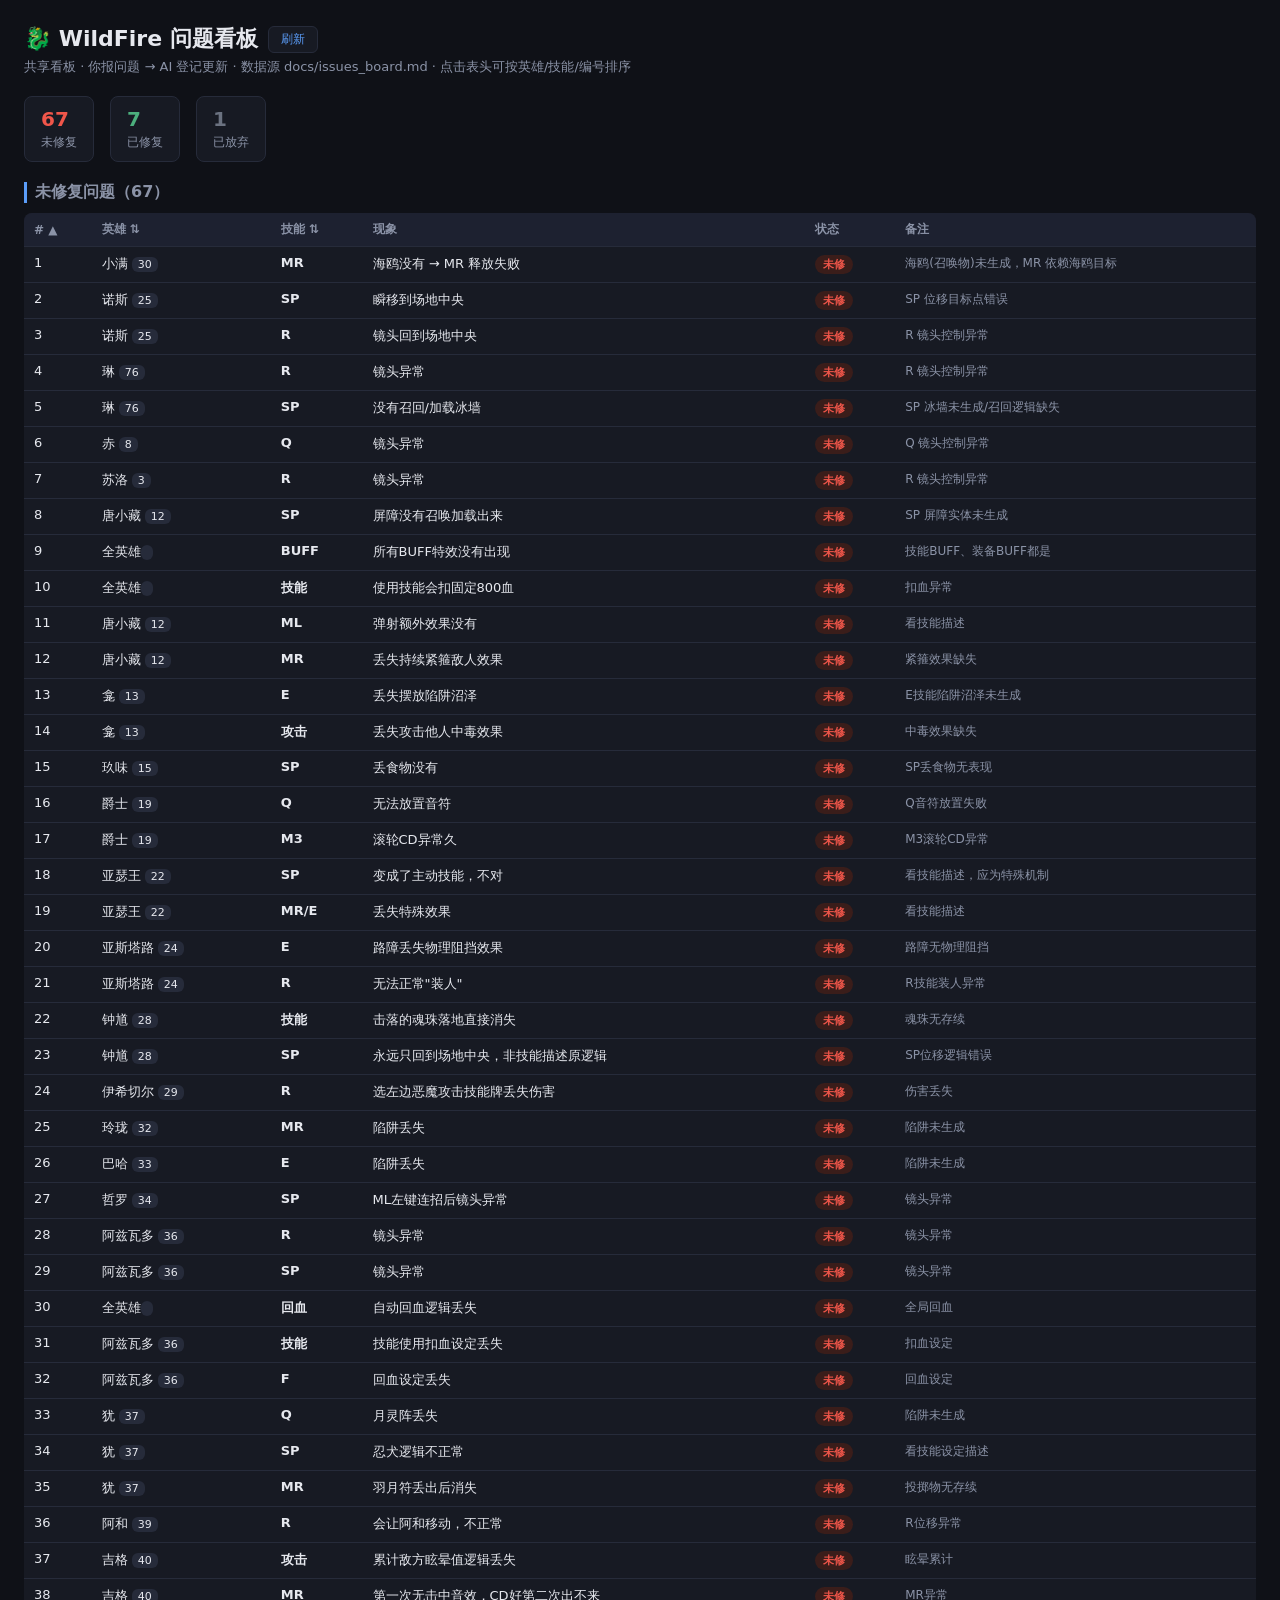
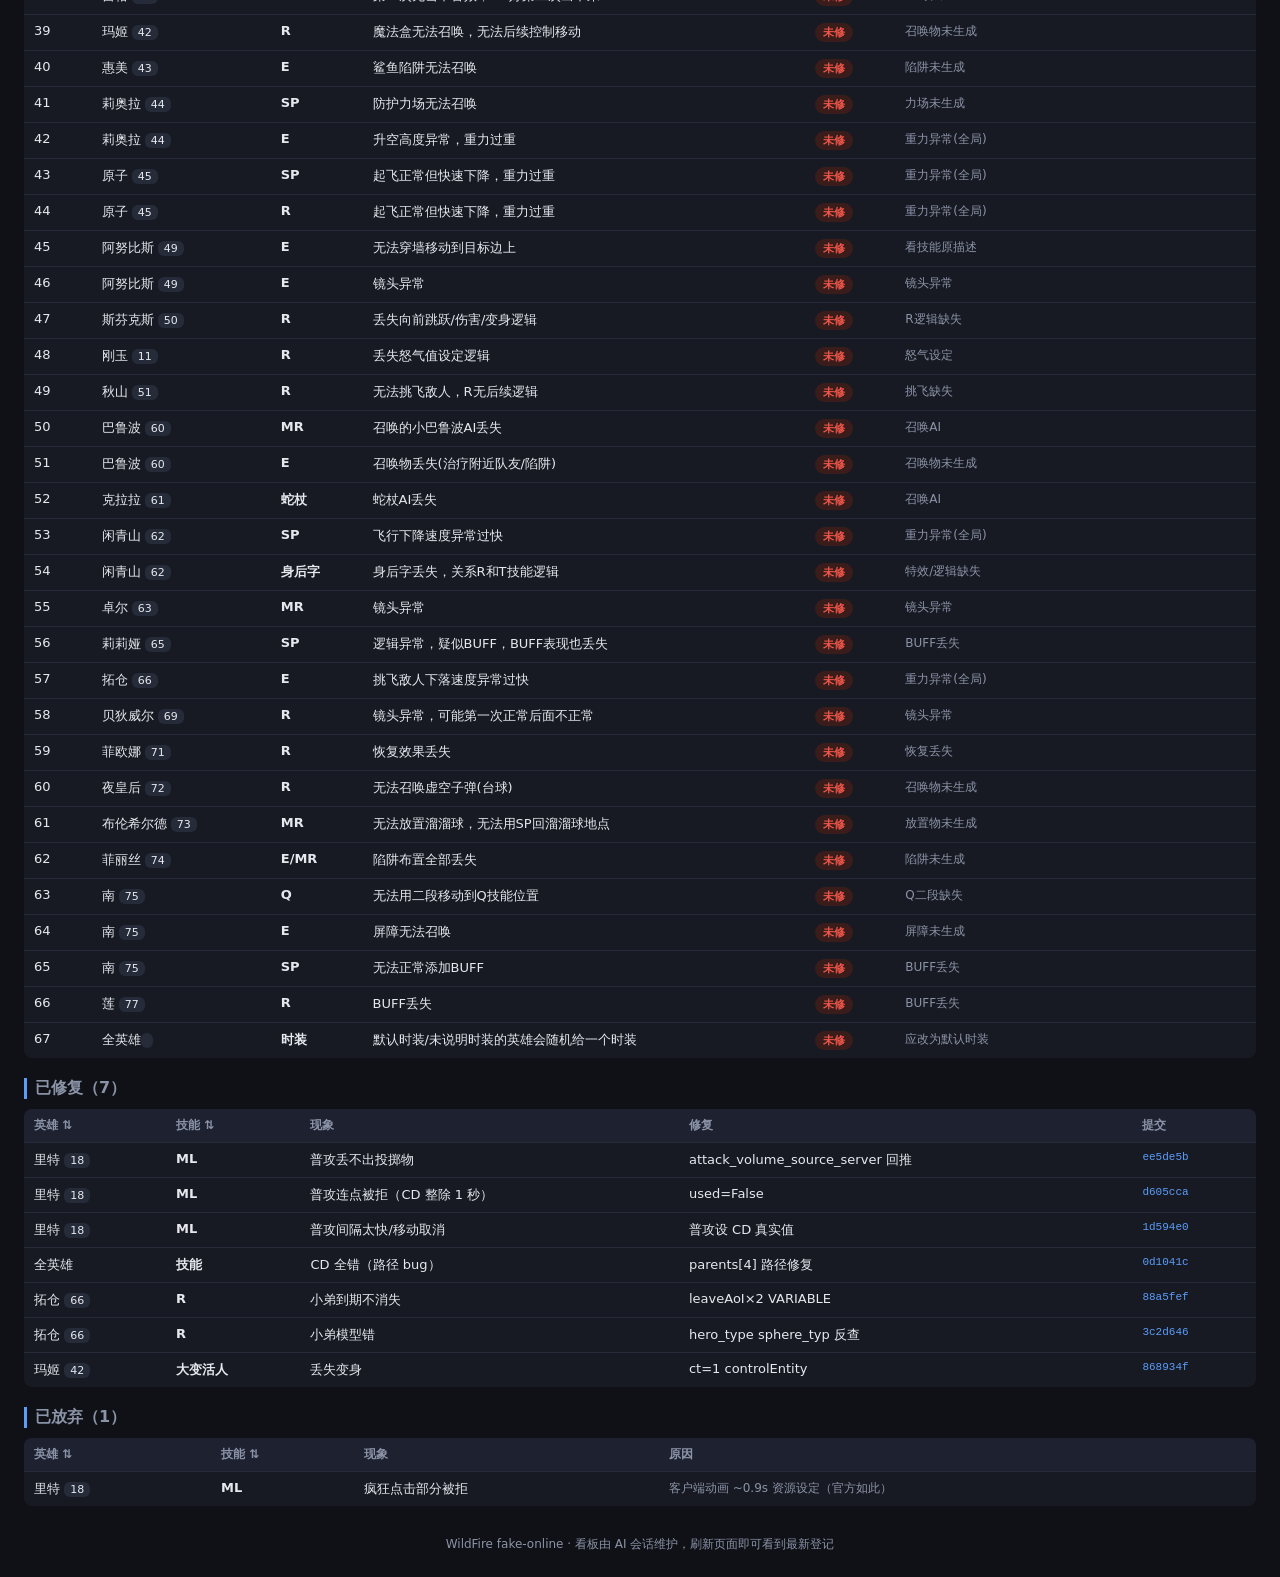
==== issues_board.html @ feebe10c "看板: 初始导入 (HTML+MD+README)" ====
<!DOCTYPE html>
<html lang="zh-CN">
<head>
<meta charset="UTF-8">
<meta name="viewport" content="width=device-width, initial-scale=1.0">
<title>WildFire 问题看板</title>
<style>
  :root {
    --bg: #0f1117; --panel: #171a23; --border: #262b3a;
    --text: #e6e8ee; --dim: #8b93a7;
    --red: #f0564a; --amber: #e6a23c; --green: #4caf7d; --blue: #5b9df9; --gray: #6b7280;
  }
  * { margin:0; padding:0; box-sizing:border-box; }
  body { background:var(--bg); color:var(--text); font-family:'Segoe UI',system-ui,'Microsoft YaHei',sans-serif; padding:24px; }
  h1 { font-size:22px; margin-bottom:4px; display:flex; align-items:center; gap:10px; }
  .sub { color:var(--dim); font-size:13px; margin-bottom:20px; }
  .stats { display:flex; gap:16px; margin-bottom:20px; flex-wrap:wrap; }
  .stat { background:var(--panel); border:1px solid var(--border); border-radius:8px; padding:10px 16px; }
  .stat b { font-size:20px; display:block; }
  .stat span { font-size:12px; color:var(--dim); }
  .stat.red b { color:var(--red); } .stat.green b { color:var(--green); } .stat.amber b { color:var(--amber); } .stat.gray b { color:var(--gray); }
  h2 { font-size:16px; margin:20px 0 10px; color:var(--dim); border-left:3px solid var(--blue); padding-left:8px; }
  table { width:100%; border-collapse:collapse; background:var(--panel); border-radius:8px; overflow:hidden; }
  th { background:#1d2130; color:var(--dim); font-size:12px; text-align:left; padding:8px 10px; }
  th.th-sort { cursor:pointer; user-select:none; white-space:nowrap; }
  th.th-sort:hover { color:var(--blue); }
  td { padding:8px 10px; border-top:1px solid var(--border); font-size:13px; vertical-align:top; }
  tr:hover td { background:#1b1f2c; }
  .badge { display:inline-block; padding:2px 8px; border-radius:10px; font-size:11px; font-weight:600; white-space:nowrap; }
  .b-open { background:#3a1d1a; color:var(--red); }
  .b-diag { background:#3a2d14; color:var(--amber); }
  .b-fixing { background:#1d2a45; color:var(--blue); }
  .b-retest { background:#1d3a2a; color:var(--green); }
  .b-done { background:#1d2a22; color:var(--green); }
  .b-drop { background:#262b3a; color:var(--gray); }
  .commit { font-family:monospace; font-size:11px; color:var(--blue); }
  .hero-tag { background:#262b3a; padding:1px 6px; border-radius:6px; font-size:11px; }
  .note { color:var(--dim); font-size:12px; }
  .footer { margin-top:30px; color:var(--dim); font-size:12px; text-align:center; }
  .refresh { float:right; font-size:12px; color:var(--blue); cursor:pointer; border:1px solid var(--border); background:var(--panel); padding:4px 12px; border-radius:6px; }
  .refresh:hover { background:#1d2130; }
</style>
</head>
<body>
<h1>🐉 WildFire 问题看板 <button class="refresh" onclick="location.reload()">刷新</button></h1>
<div class="sub">共享看板 · 你报问题 → AI 登记更新 · 数据源 docs/issues_board.md · 点击表头可按英雄/技能/编号排序</div>

<div class="stats" id="stats"></div>
<div id="board"></div>
<div class="footer">WildFire fake-online · 看板由 AI 会话维护，刷新页面即可看到最新登记</div>

<script>
// ===== 看板数据（由 AI 登记时同步更新本块） =====
const BOARD = {
  open: [
    {id:1, hero:'小满', hid:30, skill:'MR', desc:'海鸥没有 → MR 释放失败', note:'海鸥(召唤物)未生成，MR 依赖海鸥目标'},
    {id:2, hero:'诺斯', hid:25, skill:'SP', desc:'瞬移到场地中央', note:'SP 位移目标点错误'},
    {id:3, hero:'诺斯', hid:25, skill:'R', desc:'镜头回到场地中央', note:'R 镜头控制异常'},
    {id:4, hero:'琳', hid:76, skill:'R', desc:'镜头异常', note:'R 镜头控制异常'},
    {id:5, hero:'琳', hid:76, skill:'SP', desc:'没有召回/加载冰墙', note:'SP 冰墙未生成/召回逻辑缺失'},
    {id:6, hero:'赤', hid:8, skill:'Q', desc:'镜头异常', note:'Q 镜头控制异常'},
    {id:7, hero:'苏洛', hid:3, skill:'R', desc:'镜头异常', note:'R 镜头控制异常'},
    {id:8, hero:'唐小藏', hid:12, skill:'SP', desc:'屏障没有召唤加载出来', note:'SP 屏障实体未生成'},
    {id:9, hero:'全英雄', hid:'', skill:'BUFF', desc:'所有BUFF特效没有出现', note:'技能BUFF、装备BUFF都是'},
    {id:10, hero:'全英雄', hid:'', skill:'技能', desc:'使用技能会扣固定800血', note:'扣血异常'},
    {id:11, hero:'唐小藏', hid:12, skill:'ML', desc:'弹射额外效果没有', note:'看技能描述'},
    {id:12, hero:'唐小藏', hid:12, skill:'MR', desc:'丢失持续紧箍敌人效果', note:'紧箍效果缺失'},
    {id:13, hero:'龛', hid:13, skill:'E', desc:'丢失摆放陷阱沼泽', note:'E技能陷阱沼泽未生成'},
    {id:14, hero:'龛', hid:13, skill:'攻击', desc:'丢失攻击他人中毒效果', note:'中毒效果缺失'},
    {id:15, hero:'玖味', hid:15, skill:'SP', desc:'丢食物没有', note:'SP丢食物无表现'},
    {id:16, hero:'爵士', hid:19, skill:'Q', desc:'无法放置音符', note:'Q音符放置失败'},
    {id:17, hero:'爵士', hid:19, skill:'M3', desc:'滚轮CD异常久', note:'M3滚轮CD异常'},
    {id:18, hero:'亚瑟王', hid:22, skill:'SP', desc:'变成了主动技能，不对', note:'看技能描述，应为特殊机制'},
    {id:19, hero:'亚瑟王', hid:22, skill:'MR/E', desc:'丢失特殊效果', note:'看技能描述'},
    {id:20, hero:'亚斯塔路', hid:24, skill:'E', desc:'路障丢失物理阻挡效果', note:'路障无物理阻挡'},
    {id:21, hero:'亚斯塔路', hid:24, skill:'R', desc:'无法正常"装人"', note:'R技能装人异常'},
    {id:22, hero:'钟馗', hid:28, skill:'技能', desc:'击落的魂珠落地直接消失', note:'魂珠无存续'},
    {id:23, hero:'钟馗', hid:28, skill:'SP', desc:'永远只回到场地中央，非技能描述原逻辑', note:'SP位移逻辑错误'},
    {id:24, hero:'伊希切尔', hid:29, skill:'R', desc:'选左边恶魔攻击技能牌丢失伤害', note:'伤害丢失'},
    {id:25, hero:'玲珑', hid:32, skill:'MR', desc:'陷阱丢失', note:'陷阱未生成'},
    {id:26, hero:'巴哈', hid:33, skill:'E', desc:'陷阱丢失', note:'陷阱未生成'},
    {id:27, hero:'哲罗', hid:34, skill:'SP', desc:'ML左键连招后镜头异常', note:'镜头异常'},
    {id:28, hero:'阿兹瓦多', hid:36, skill:'R', desc:'镜头异常', note:'镜头异常'},
    {id:29, hero:'阿兹瓦多', hid:36, skill:'SP', desc:'镜头异常', note:'镜头异常'},
    {id:30, hero:'全英雄', hid:'', skill:'回血', desc:'自动回血逻辑丢失', note:'全局回血'},
    {id:31, hero:'阿兹瓦多', hid:36, skill:'技能', desc:'技能使用扣血设定丢失', note:'扣血设定'},
    {id:32, hero:'阿兹瓦多', hid:36, skill:'F', desc:'回血设定丢失', note:'回血设定'},
    {id:33, hero:'犹', hid:37, skill:'Q', desc:'月灵阵丢失', note:'陷阱未生成'},
    {id:34, hero:'犹', hid:37, skill:'SP', desc:'忍犬逻辑不正常', note:'看技能设定描述'},
    {id:35, hero:'犹', hid:37, skill:'MR', desc:'羽月符丢出后消失', note:'投掷物无存续'},
    {id:36, hero:'阿和', hid:39, skill:'R', desc:'会让阿和移动，不正常', note:'R位移异常'},
    {id:37, hero:'吉格', hid:40, skill:'攻击', desc:'累计敌方眩晕值逻辑丢失', note:'眩晕累计'},
    {id:38, hero:'吉格', hid:40, skill:'MR', desc:'第一次无击中音效，CD好第二次出不来', note:'MR异常'},
    {id:39, hero:'玛姬', hid:42, skill:'R', desc:'魔法盒无法召唤，无法后续控制移动', note:'召唤物未生成'},
    {id:40, hero:'惠美', hid:43, skill:'E', desc:'鲨鱼陷阱无法召唤', note:'陷阱未生成'},
    {id:41, hero:'莉奥拉', hid:44, skill:'SP', desc:'防护力场无法召唤', note:'力场未生成'},
    {id:42, hero:'莉奥拉', hid:44, skill:'E', desc:'升空高度异常，重力过重', note:'重力异常(全局)'},
    {id:43, hero:'原子', hid:45, skill:'SP', desc:'起飞正常但快速下降，重力过重', note:'重力异常(全局)'},
    {id:44, hero:'原子', hid:45, skill:'R', desc:'起飞正常但快速下降，重力过重', note:'重力异常(全局)'},
    {id:45, hero:'阿努比斯', hid:49, skill:'E', desc:'无法穿墙移动到目标边上', note:'看技能原描述'},
    {id:46, hero:'阿努比斯', hid:49, skill:'E', desc:'镜头异常', note:'镜头异常'},
    {id:47, hero:'斯芬克斯', hid:50, skill:'R', desc:'丢失向前跳跃/伤害/变身逻辑', note:'R逻辑缺失'},
    {id:48, hero:'刚玉', hid:11, skill:'R', desc:'丢失怒气值设定逻辑', note:'怒气设定'},
    {id:49, hero:'秋山', hid:51, skill:'R', desc:'无法挑飞敌人，R无后续逻辑', note:'挑飞缺失'},
    {id:50, hero:'巴鲁波', hid:60, skill:'MR', desc:'召唤的小巴鲁波AI丢失', note:'召唤AI'},
    {id:51, hero:'巴鲁波', hid:60, skill:'E', desc:'召唤物丢失(治疗附近队友/陷阱)', note:'召唤物未生成'},
    {id:52, hero:'克拉拉', hid:61, skill:'蛇杖', desc:'蛇杖AI丢失', note:'召唤AI'},
    {id:53, hero:'闲青山', hid:62, skill:'SP', desc:'飞行下降速度异常过快', note:'重力异常(全局)'},
    {id:54, hero:'闲青山', hid:62, skill:'身后字', desc:'身后字丢失，关系R和T技能逻辑', note:'特效/逻辑缺失'},
    {id:55, hero:'卓尔', hid:63, skill:'MR', desc:'镜头异常', note:'镜头异常'},
    {id:56, hero:'莉莉娅', hid:65, skill:'SP', desc:'逻辑异常，疑似BUFF，BUFF表现也丢失', note:'BUFF丢失'},
    {id:57, hero:'拓仓', hid:66, skill:'E', desc:'挑飞敌人下落速度异常过快', note:'重力异常(全局)'},
    {id:58, hero:'贝狄威尔', hid:69, skill:'R', desc:'镜头异常，可能第一次正常后面不正常', note:'镜头异常'},
    {id:59, hero:'菲欧娜', hid:71, skill:'R', desc:'恢复效果丢失', note:'恢复丢失'},
    {id:60, hero:'夜皇后', hid:72, skill:'R', desc:'无法召唤虚空子弹(台球)', note:'召唤物未生成'},
    {id:61, hero:'布伦希尔德', hid:73, skill:'MR', desc:'无法放置溜溜球，无法用SP回溜溜球地点', note:'放置物未生成'},
    {id:62, hero:'菲丽丝', hid:74, skill:'E/MR', desc:'陷阱布置全部丢失', note:'陷阱未生成'},
    {id:63, hero:'南', hid:75, skill:'Q', desc:'无法用二段移动到Q技能位置', note:'Q二段缺失'},
    {id:64, hero:'南', hid:75, skill:'E', desc:'屏障无法召唤', note:'屏障未生成'},
    {id:65, hero:'南', hid:75, skill:'SP', desc:'无法正常添加BUFF', note:'BUFF丢失'},
    {id:66, hero:'莲', hid:77, skill:'R', desc:'BUFF丢失', note:'BUFF丢失'},
    {id:67, hero:'全英雄', hid:'', skill:'时装', desc:'默认时装/未说明时装的英雄会随机给一个时装', note:'应改为默认时装'},
  ],
  done: [
    {hero:'里特', hid:18, skill:'ML', desc:'普攻丢不出投掷物', fix:'attack_volume_source_server 回推', commit:'ee5de5b'},
    {hero:'里特', hid:18, skill:'ML', desc:'普攻连点被拒（CD 整除 1 秒）', fix:'used=False', commit:'d605cca'},
    {hero:'里特', hid:18, skill:'ML', desc:'普攻间隔太快/移动取消', fix:'普攻设 CD 真实值', commit:'1d594e0'},
    {hero:'全英雄', hid:'', skill:'技能', desc:'CD 全错（路径 bug）', fix:'parents[4] 路径修复', commit:'0d1041c'},
    {hero:'拓仓', hid:66, skill:'R', desc:'小弟到期不消失', fix:'leaveAoI×2 VARIABLE', commit:'88a5fef'},
    {hero:'拓仓', hid:66, skill:'R', desc:'小弟模型错', fix:'hero_type sphere_typ 反查', commit:'3c2d646'},
    {hero:'玛姬', hid:42, skill:'大变活人', desc:'丢失变身', fix:'ct=1 controlEntity', commit:'868934f'},
  ],
  drop: [
    {hero:'里特', hid:18, skill:'ML', desc:'疯狂点击部分被拒', reason:'客户端动画 ~0.9s 资源设定（官方如此）'},
  ]
};

function badge(status) {
  const map = {open:'未修', diag:'诊断中', fixing:'修复中', retest:'待复测', done:'已修复', drop:'已放弃'};
  const cls = {open:'b-open', diag:'b-diag', fixing:'b-fixing', retest:'b-retest', done:'b-done', drop:'b-drop'};
  return '<span class="badge ' + cls[status] + '">' + map[status] + '</span>';
}

// ===== 排序 =====
// key: id | hero | hid | skill ; dir: 1 升序, -1 降序
let sortState = { key: 'id', dir: 1 };

function _heroHid(r) { return parseInt(r.hid) || 0; }

function _cmp(a, b, key) {
  if (key === 'hero') return String(a.hero||'').localeCompare(String(b.hero||''), 'zh-Hans-CN') || (_heroHid(a) - _heroHid(b));
  if (key === 'hid') return _heroHid(a) - _heroHid(b);
  if (key === 'skill') return String(a.skill||'').localeCompare(String(b.skill||''), 'zh-Hans-CN');
  return (a.id || 0) - (b.id || 0);
}

function sortRows(list) {
  const arr = list.slice();
  arr.sort(function(a, b) { return _cmp(a, b, sortState.key) * sortState.dir; });
  return arr;
}

function setSort(key) {
  if (sortState.key === key) { sortState.dir = -sortState.dir; }
  else { sortState.key = key; sortState.dir = 1; }
  render();
}

function thSort(key, label) {
  const arrow = sortState.key === key ? (sortState.dir === 1 ? ' ▲' : ' ▼') : ' ⇅';
  return '<th class="th-sort" onclick="setSort(\'' + key + '\')" title="点击排序">' + label + arrow + '</th>';
}

function render() {
  const stats = document.getElementById('stats');
  stats.innerHTML =
    '<div class="stat red"><b>' + BOARD.open.length + '</b><span>未修复</span></div>' +
    '<div class="stat green"><b>' + BOARD.done.length + '</b><span>已修复</span></div>' +
    '<div class="stat gray"><b>' + BOARD.drop.length + '</b><span>已放弃</span></div>';

  const b = document.getElementById('board');
  let html = '<h2>未修复问题（' + BOARD.open.length + '）</h2>';
  html += '<table><tr>' + thSort('id', '#') + thSort('hero', '英雄') + thSort('skill', '技能') + '<th>现象</th><th>状态</th><th>备注</th></tr>';
  sortRows(BOARD.open).forEach(r => {
    html += '<tr><td>' + r.id + '</td><td>' + r.hero + ' <span class="hero-tag">' + r.hid + '</span></td>' +
      '<td><b>' + r.skill + '</b></td><td>' + r.desc + '</td>' +
      '<td>' + badge('open') + '</td><td class="note">' + (r.note||'') + '</td></tr>';
  });
  html += '</table>';

  html += '<h2>已修复（' + BOARD.done.length + '）</h2>';
  html += '<table><tr>' + thSort('hero', '英雄') + thSort('skill', '技能') + '<th>现象</th><th>修复</th><th>提交</th></tr>';
  sortRows(BOARD.done).forEach(r => {
    html += '<tr><td>' + r.hero + (r.hid?' <span class="hero-tag">'+r.hid+'</span>':'') + '</td>' +
      '<td><b>' + r.skill + '</b></td><td>' + r.desc + '</td><td>' + r.fix + '</td>' +
      '<td class="commit">' + (r.commit||'') + '</td></tr>';
  });
  html += '</table>';

  html += '<h2>已放弃（' + BOARD.drop.length + '）</h2>';
  html += '<table><tr>' + thSort('hero', '英雄') + thSort('skill', '技能') + '<th>现象</th><th>原因</th></tr>';
  sortRows(BOARD.drop).forEach(r => {
    html += '<tr><td>' + r.hero + ' <span class="hero-tag">' + r.hid + '</span></td>' +
      '<td><b>' + r.skill + '</b></td><td>' + r.desc + '</td><td class="note">' + r.reason + '</td></tr>';
  });
  html += '</table>';

  b.innerHTML = html;
}
render();
</script>
</body>
</html>
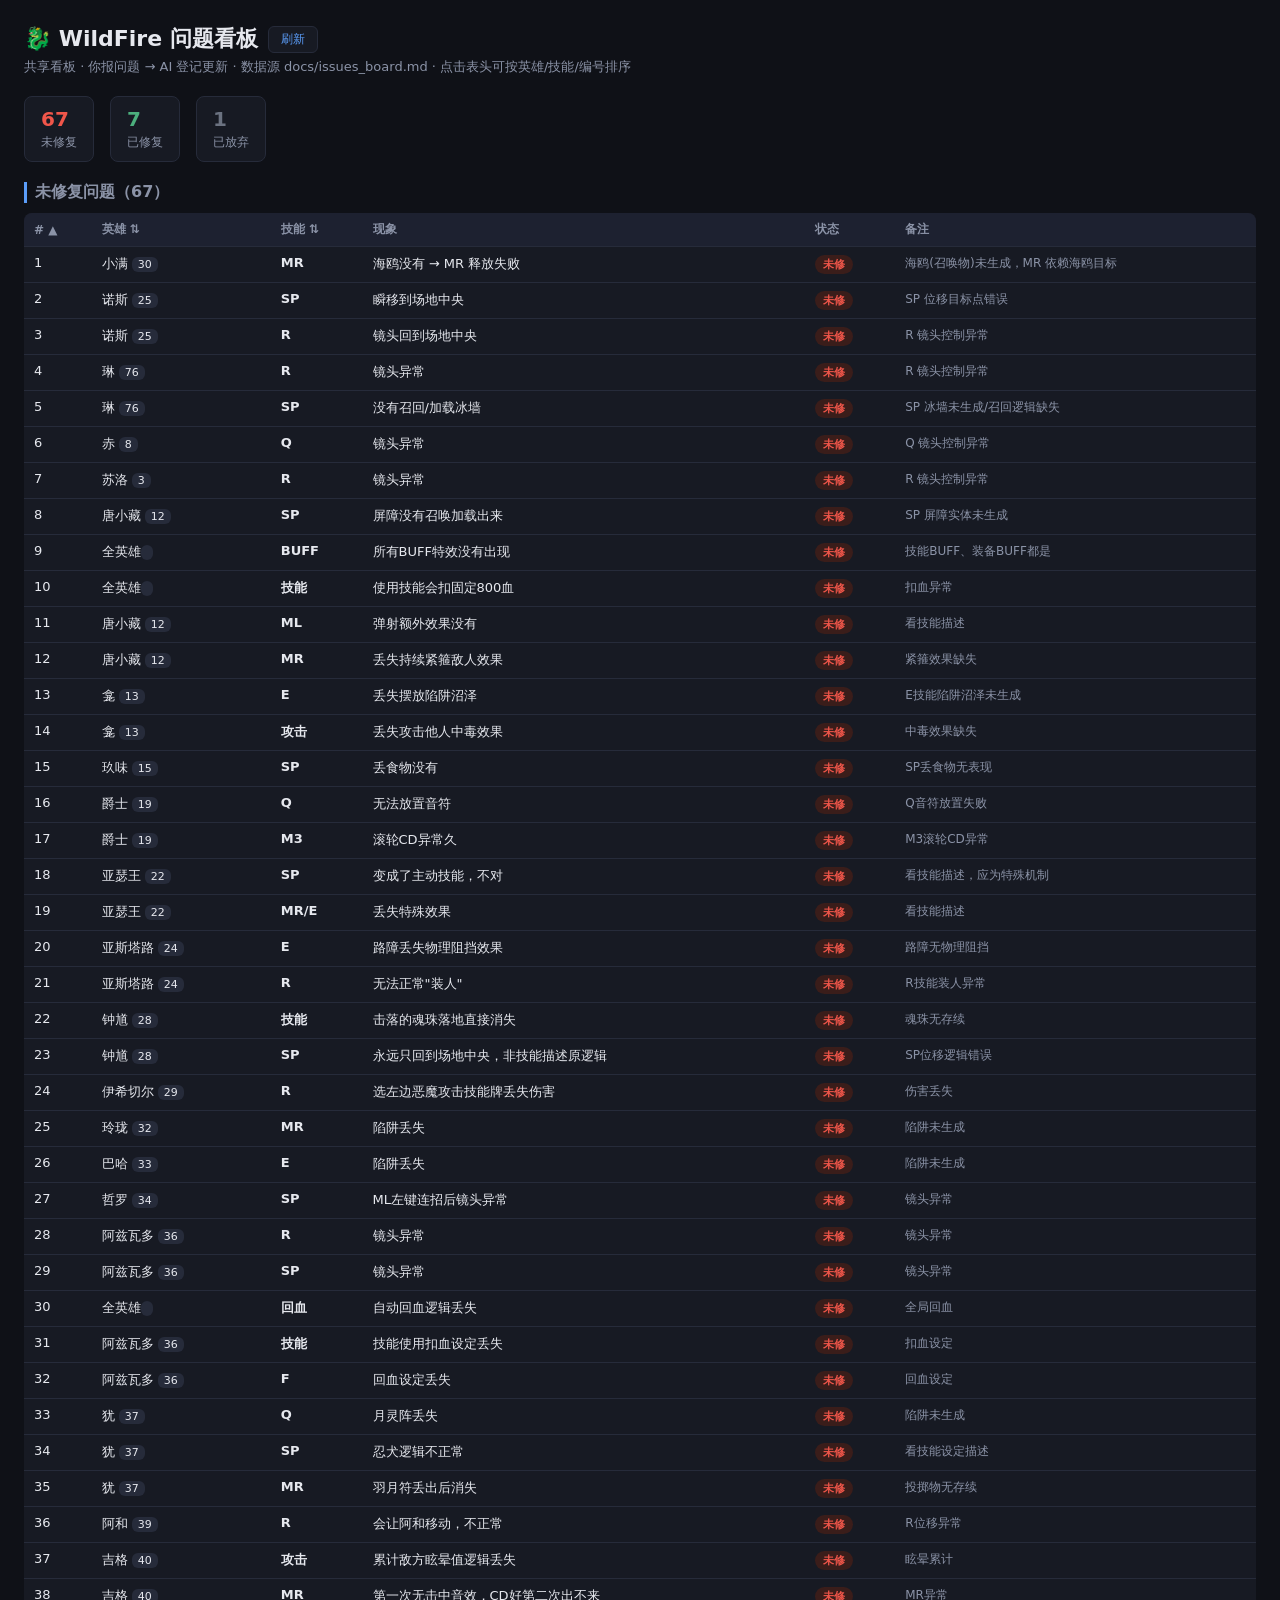
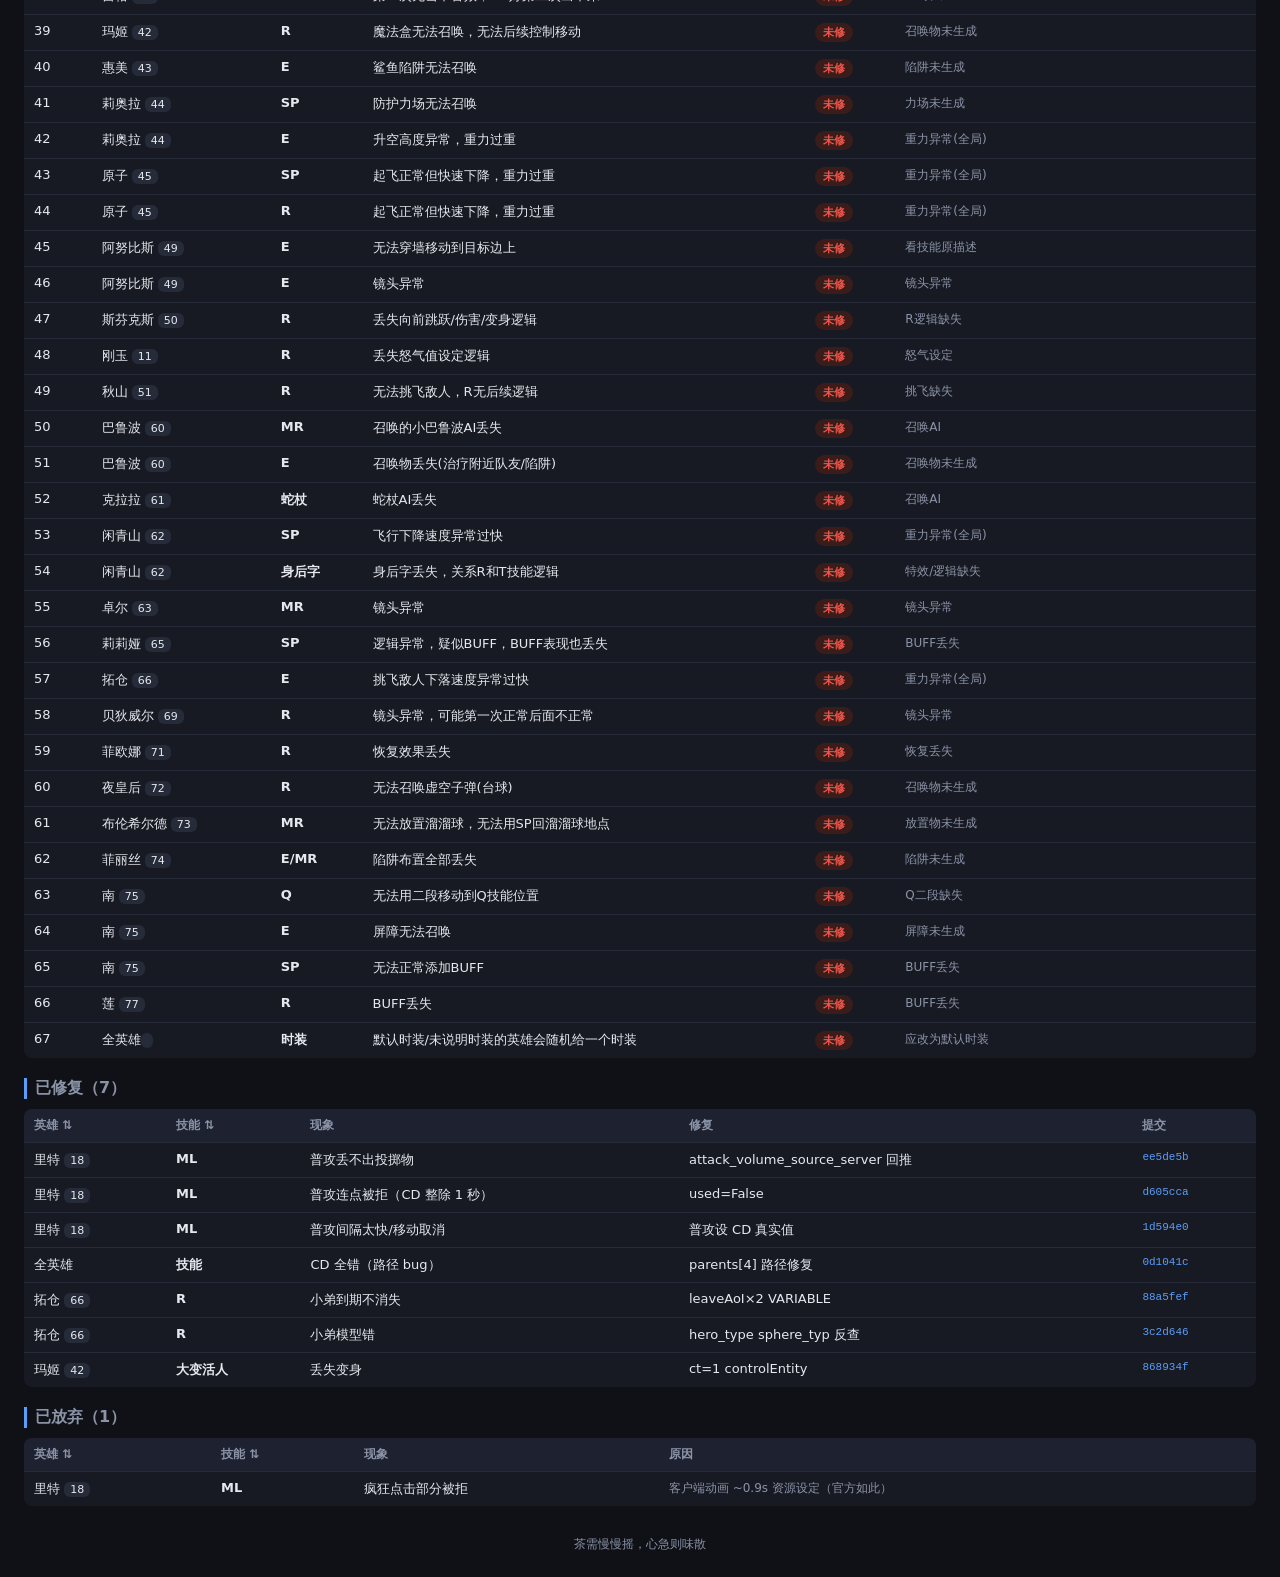
==== commit ebafc9e0: "看板: 底部文案改为「茶需慢慢摇，心急则味散」" ====
--- a/issues_board.html
+++ b/issues_board.html
@@ -47,7 +47,7 @@
 
 <div class="stats" id="stats"></div>
 <div id="board"></div>
-<div class="footer">WildFire fake-online · 看板由 AI 会话维护，刷新页面即可看到最新登记</div>
+<div class="footer">茶需慢慢摇，心急则味散</div>
 
 <script>
 // ===== 看板数据（由 AI 登记时同步更新本块） =====
